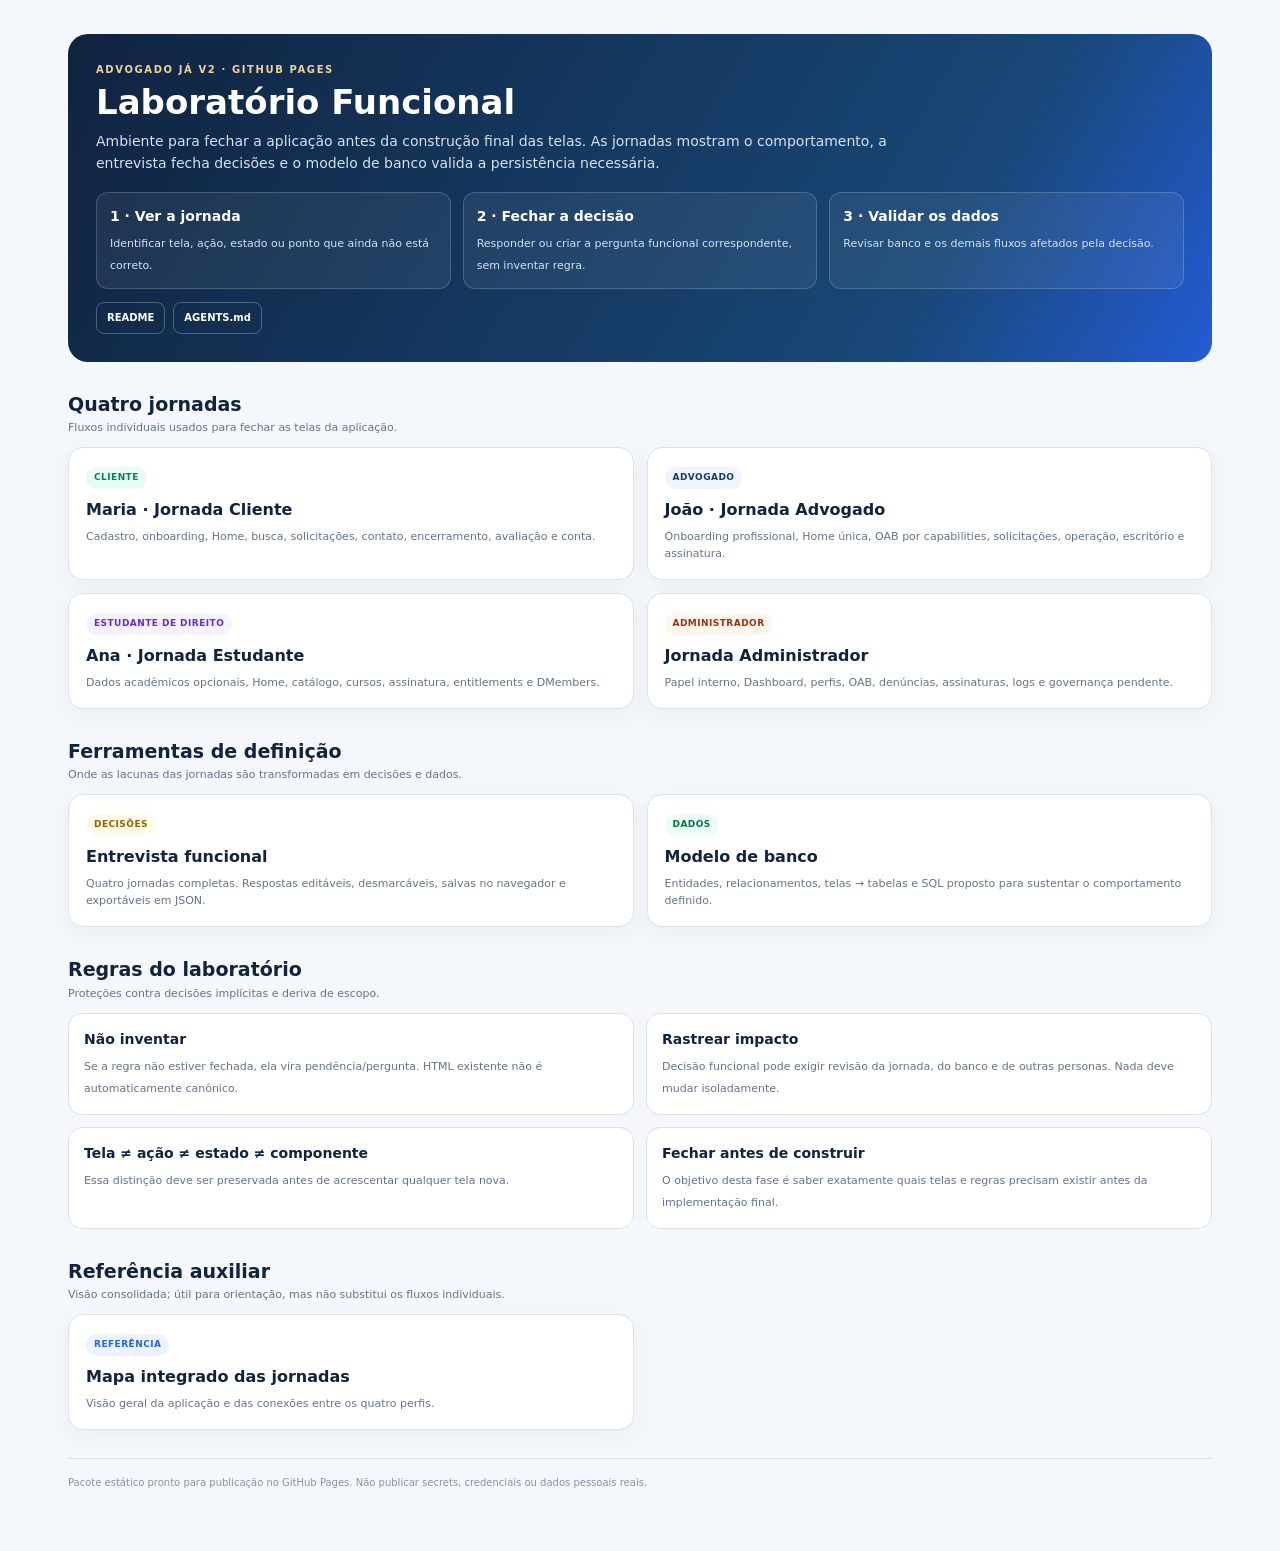
==== index.html @ b03dd79e "intit" ====
<!doctype html>
<html lang="pt-BR">
<head>
<meta charset="utf-8">
<meta name="viewport" content="width=device-width,initial-scale=1">
<title>Advogado Já · Laboratório Funcional</title>
<style>
:root{--navy:#10233f;--blue:#2563eb;--bg:#f4f7fb;--card:#fff;--ink:#18253b;--muted:#64748b;--line:#dbe2ea;--green:#087f5b;--violet:#6d28d9;--orange:#9a3412;--gold:#946200}
*{box-sizing:border-box}body{margin:0;background:var(--bg);color:var(--ink);font:14px/1.55 Inter,system-ui,-apple-system,"Segoe UI",sans-serif}
main{max-width:1180px;margin:auto;padding:34px 18px 60px}
.hero{padding:28px;border-radius:20px;background:linear-gradient(120deg,#10233f,#184777 75%,#235bd4);color:#fff}
.eyebrow{font-size:10px;font-weight:900;letter-spacing:.16em;text-transform:uppercase;color:#eed29a}
h1{margin:6px 0 10px;font-size:34px;line-height:1.1} .hero p{max-width:800px;margin:0;color:#d5e2f4}
.workflow{display:grid;grid-template-columns:repeat(3,1fr);gap:12px;margin-top:18px}.step{padding:13px;border:1px solid #ffffff2e;border-radius:12px;background:#ffffff10}.step b{display:block;margin-bottom:4px}.step span{font-size:11px;color:#d5e2f4}
.section{margin-top:28px}.section-head{display:flex;justify-content:space-between;align-items:end;gap:12px;margin-bottom:11px}.section h2{margin:0;color:var(--navy);font-size:19px}.section-head p{margin:0;color:var(--muted);font-size:11px}
.grid{display:grid;grid-template-columns:repeat(2,minmax(0,1fr));gap:13px}.card{display:block;text-decoration:none;color:inherit;padding:17px;border:1px solid var(--line);border-radius:15px;background:var(--card);box-shadow:0 7px 24px #10233f0b;transition:.15s}.card:hover{transform:translateY(-2px);border-color:#b8c9dd}
.card .tag{display:inline-block;padding:4px 8px;border-radius:99px;font-size:9px;font-weight:900;text-transform:uppercase;letter-spacing:.05em;background:#eef4ff;color:var(--blue)}.card h3{margin:9px 0 5px;color:var(--navy);font-size:16px}.card p{margin:0;color:var(--muted);font-size:11px}.client .tag{background:#e9fbf5;color:var(--green)}.lawyer .tag{background:#eef5ff;color:#173c6b}.student .tag{background:#f5f3ff;color:var(--violet)}.admin .tag{background:#fff7ed;color:var(--orange)}.questions .tag{background:#fffbeb;color:var(--gold)}.data .tag{background:#edfdf5;color:#067647}
.rules{display:grid;grid-template-columns:1fr 1fr;gap:12px}.rule{padding:15px;border:1px solid var(--line);border-radius:14px;background:#fff}.rule b{display:block;color:var(--navy);margin-bottom:5px}.rule span{font-size:11px;color:var(--muted)}
.docs{display:flex;gap:8px;flex-wrap:wrap;margin-top:13px}.docs a{color:#fff;border:1px solid #ffffff42;padding:7px 10px;border-radius:8px;text-decoration:none;font-size:10px;font-weight:800}
footer{margin-top:28px;padding-top:16px;border-top:1px solid var(--line);color:#8792a2;font-size:10px}
@media(max-width:760px){.grid,.rules,.workflow{grid-template-columns:1fr}h1{font-size:27px}.hero{padding:22px}}
</style>
</head>
<body>
<main>
  <header class="hero">
    <div class="eyebrow">Advogado Já V2 · GitHub Pages</div>
    <h1>Laboratório Funcional</h1>
    <p>Ambiente para fechar a aplicação antes da construção final das telas. As jornadas mostram o comportamento, a entrevista fecha decisões e o modelo de banco valida a persistência necessária.</p>
    <div class="workflow">
      <div class="step"><b>1 · Ver a jornada</b><span>Identificar tela, ação, estado ou ponto que ainda não está correto.</span></div>
      <div class="step"><b>2 · Fechar a decisão</b><span>Responder ou criar a pergunta funcional correspondente, sem inventar regra.</span></div>
      <div class="step"><b>3 · Validar os dados</b><span>Revisar banco e os demais fluxos afetados pela decisão.</span></div>
    </div>
    <div class="docs"><a href="README.md">README</a><a href="AGENTS.md">AGENTS.md</a></div>
  </header>

  <section class="section">
    <div class="section-head"><div><h2>Quatro jornadas</h2><p>Fluxos individuais usados para fechar as telas da aplicação.</p></div></div>
    <div class="grid">
      <a class="card client" href="jornadas/cliente_maria.html"><span class="tag">Cliente</span><h3>Maria · Jornada Cliente</h3><p>Cadastro, onboarding, Home, busca, solicitações, contato, encerramento, avaliação e conta.</p></a>
      <a class="card lawyer" href="jornadas/advogado_joao.html"><span class="tag">Advogado</span><h3>João · Jornada Advogado</h3><p>Onboarding profissional, Home única, OAB por capabilities, solicitações, operação, escritório e assinatura.</p></a>
      <a class="card student" href="jornadas/estudante_ana.html"><span class="tag">Estudante de Direito</span><h3>Ana · Jornada Estudante</h3><p>Dados acadêmicos opcionais, Home, catálogo, cursos, assinatura, entitlements e DMembers.</p></a>
      <a class="card admin" href="jornadas/administrador.html"><span class="tag">Administrador</span><h3>Jornada Administrador</h3><p>Papel interno, Dashboard, perfis, OAB, denúncias, assinaturas, logs e governança pendente.</p></a>
    </div>
  </section>

  <section class="section">
    <div class="section-head"><div><h2>Ferramentas de definição</h2><p>Onde as lacunas das jornadas são transformadas em decisões e dados.</p></div></div>
    <div class="grid">
      <a class="card questions" href="definicao/entrevista_funcional_4_jornadas.html"><span class="tag">Decisões</span><h3>Entrevista funcional</h3><p>Quatro jornadas completas. Respostas editáveis, desmarcáveis, salvas no navegador e exportáveis em JSON.</p></a>
      <a class="card data" href="modelos/modelagem_banco_todas_telas.html"><span class="tag">Dados</span><h3>Modelo de banco</h3><p>Entidades, relacionamentos, telas → tabelas e SQL proposto para sustentar o comportamento definido.</p></a>
    </div>
  </section>

  <section class="section">
    <div class="section-head"><div><h2>Regras do laboratório</h2><p>Proteções contra decisões implícitas e deriva de escopo.</p></div></div>
    <div class="rules">
      <div class="rule"><b>Não inventar</b><span>Se a regra não estiver fechada, ela vira pendência/pergunta. HTML existente não é automaticamente canônico.</span></div>
      <div class="rule"><b>Rastrear impacto</b><span>Decisão funcional pode exigir revisão da jornada, do banco e de outras personas. Nada deve mudar isoladamente.</span></div>
      <div class="rule"><b>Tela ≠ ação ≠ estado ≠ componente</b><span>Essa distinção deve ser preservada antes de acrescentar qualquer tela nova.</span></div>
      <div class="rule"><b>Fechar antes de construir</b><span>O objetivo desta fase é saber exatamente quais telas e regras precisam existir antes da implementação final.</span></div>
    </div>
  </section>

  <section class="section">
    <div class="section-head"><div><h2>Referência auxiliar</h2><p>Visão consolidada; útil para orientação, mas não substitui os fluxos individuais.</p></div></div>
    <div class="grid">
      <a class="card" href="referencias/mapa_aplicacao_todas_jornadas.html"><span class="tag">Referência</span><h3>Mapa integrado das jornadas</h3><p>Visão geral da aplicação e das conexões entre os quatro perfis.</p></a>
    </div>
  </section>

  <footer>Pacote estático pronto para publicação no GitHub Pages. Não publicar secrets, credenciais ou dados pessoais reais.</footer>
</main>
</body>
</html>
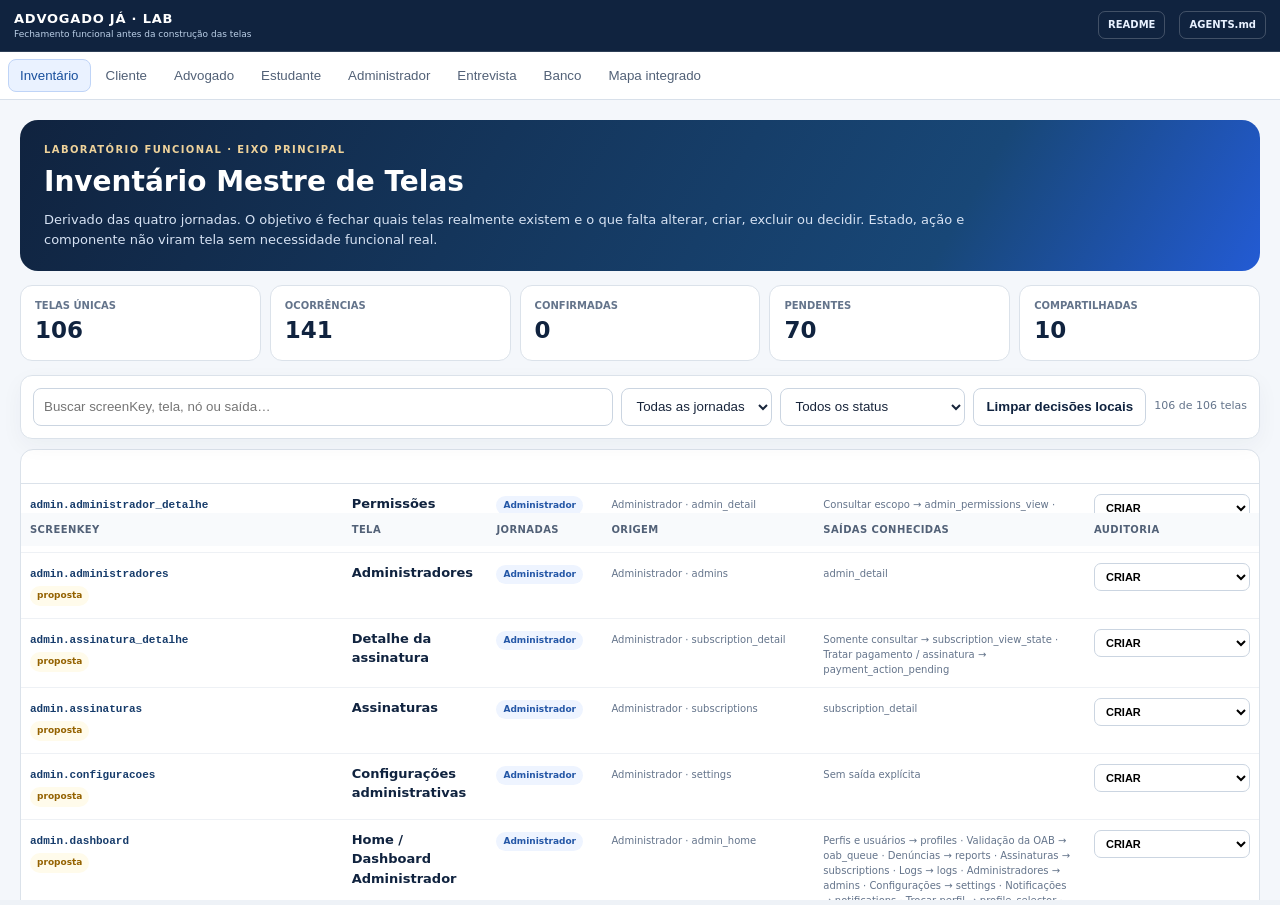
==== commit ba861fc8: "feat: transforma hub em navegação por abas" ====
--- a/index.html
+++ b/index.html
@@ -3,74 +3,75 @@
 <head>
 <meta charset="utf-8">
 <meta name="viewport" content="width=device-width,initial-scale=1">
+<meta name="description" content="Laboratório funcional do Advogado Já: inventário, quatro jornadas, entrevista e banco em abas.">
 <title>Advogado Já · Laboratório Funcional</title>
 <style>
-:root{--navy:#10233f;--blue:#2563eb;--bg:#f4f7fb;--card:#fff;--ink:#18253b;--muted:#64748b;--line:#dbe2ea;--green:#087f5b;--violet:#6d28d9;--orange:#9a3412;--gold:#946200}
-*{box-sizing:border-box}body{margin:0;background:var(--bg);color:var(--ink);font:14px/1.55 Inter,system-ui,-apple-system,"Segoe UI",sans-serif}
-main{max-width:1180px;margin:auto;padding:34px 18px 60px}
-.hero{padding:28px;border-radius:20px;background:linear-gradient(120deg,#10233f,#184777 75%,#235bd4);color:#fff}
-.eyebrow{font-size:10px;font-weight:900;letter-spacing:.16em;text-transform:uppercase;color:#eed29a}
-h1{margin:6px 0 10px;font-size:34px;line-height:1.1} .hero p{max-width:800px;margin:0;color:#d5e2f4}
-.workflow{display:grid;grid-template-columns:repeat(3,1fr);gap:12px;margin-top:18px}.step{padding:13px;border:1px solid #ffffff2e;border-radius:12px;background:#ffffff10}.step b{display:block;margin-bottom:4px}.step span{font-size:11px;color:#d5e2f4}
-.section{margin-top:28px}.section-head{display:flex;justify-content:space-between;align-items:end;gap:12px;margin-bottom:11px}.section h2{margin:0;color:var(--navy);font-size:19px}.section-head p{margin:0;color:var(--muted);font-size:11px}
-.grid{display:grid;grid-template-columns:repeat(2,minmax(0,1fr));gap:13px}.card{display:block;text-decoration:none;color:inherit;padding:17px;border:1px solid var(--line);border-radius:15px;background:var(--card);box-shadow:0 7px 24px #10233f0b;transition:.15s}.card:hover{transform:translateY(-2px);border-color:#b8c9dd}
-.card .tag{display:inline-block;padding:4px 8px;border-radius:99px;font-size:9px;font-weight:900;text-transform:uppercase;letter-spacing:.05em;background:#eef4ff;color:var(--blue)}.card h3{margin:9px 0 5px;color:var(--navy);font-size:16px}.card p{margin:0;color:var(--muted);font-size:11px}.client .tag{background:#e9fbf5;color:var(--green)}.lawyer .tag{background:#eef5ff;color:#173c6b}.student .tag{background:#f5f3ff;color:var(--violet)}.admin .tag{background:#fff7ed;color:var(--orange)}.questions .tag{background:#fffbeb;color:var(--gold)}.data .tag{background:#edfdf5;color:#067647}
-.rules{display:grid;grid-template-columns:1fr 1fr;gap:12px}.rule{padding:15px;border:1px solid var(--line);border-radius:14px;background:#fff}.rule b{display:block;color:var(--navy);margin-bottom:5px}.rule span{font-size:11px;color:var(--muted)}
-.docs{display:flex;gap:8px;flex-wrap:wrap;margin-top:13px}.docs a{color:#fff;border:1px solid #ffffff42;padding:7px 10px;border-radius:8px;text-decoration:none;font-size:10px;font-weight:800}
-footer{margin-top:28px;padding-top:16px;border-top:1px solid var(--line);color:#8792a2;font-size:10px}
-@media(max-width:760px){.grid,.rules,.workflow{grid-template-columns:1fr}h1{font-size:27px}.hero{padding:22px}}
+:root{--navy:#10233f;--blue:#2563eb;--bg:#eef2f7;--surface:#fff;--ink:#18253b;--muted:#64748b;--line:#d8e0ea}
+*{box-sizing:border-box}html,body{height:100%}body{margin:0;background:var(--bg);color:var(--ink);font:13px/1.4 Inter,system-ui,-apple-system,"Segoe UI",sans-serif;overflow:hidden}
+.shell{height:100vh;display:grid;grid-template-rows:auto auto 1fr}
+.topbar{display:flex;align-items:center;gap:14px;padding:10px 14px;background:var(--navy);color:#fff;border-bottom:1px solid #ffffff20}
+.brand{min-width:0}.brand strong{display:block;font-size:13px;letter-spacing:.06em}.brand span{display:block;font-size:9px;color:#bcd0e8}
+.spacer{flex:1}.doclink{color:#e8f1ff;text-decoration:none;border:1px solid #ffffff35;border-radius:7px;padding:6px 9px;font-size:10px;font-weight:800}.doclink:hover{background:#ffffff12}
+.tabs{display:flex;align-items:stretch;gap:3px;padding:7px 8px;background:#fff;border-bottom:1px solid var(--line);overflow-x:auto;scrollbar-width:thin}
+.tab{flex:0 0 auto;border:1px solid transparent;border-radius:8px;background:transparent;color:#526177;padding:8px 11px;font:800 10px/1.2 inherit;cursor:pointer;white-space:nowrap}.tab:hover{background:#f4f7fb}.tab[aria-selected="true"]{background:#eaf2ff;border-color:#bfd4f7;color:#184f9c}
+.stage{position:relative;min-height:0;background:#fff}.panel{position:absolute;inset:0;display:none}.panel.active{display:block}.panel iframe{width:100%;height:100%;border:0;background:#fff}
+.status{display:none}
+@media(max-width:720px){.topbar{padding:8px 10px}.brand span{display:none}.doclink{padding:5px 7px}.tabs{padding:6px}.tab{padding:8px 9px}}
 </style>
 </head>
 <body>
-<main>
-  <header class="hero">
-    <div class="eyebrow">Advogado Já V2 · GitHub Pages</div>
-    <h1>Laboratório Funcional</h1>
-    <p>Ambiente para fechar a aplicação antes da construção final das telas. As jornadas mostram o comportamento, a entrevista fecha decisões e o modelo de banco valida a persistência necessária.</p>
-    <div class="workflow">
-      <div class="step"><b>1 · Ver a jornada</b><span>Identificar tela, ação, estado ou ponto que ainda não está correto.</span></div>
-      <div class="step"><b>2 · Fechar a decisão</b><span>Responder ou criar a pergunta funcional correspondente, sem inventar regra.</span></div>
-      <div class="step"><b>3 · Validar os dados</b><span>Revisar banco e os demais fluxos afetados pela decisão.</span></div>
-    </div>
-    <div class="docs"><a href="README.md">README</a><a href="AGENTS.md">AGENTS.md</a></div>
-  </header>
+<div class="shell">
+<header class="topbar">
+  <div class="brand"><strong>ADVOGADO JÁ · LAB</strong><span>Fechamento funcional antes da construção das telas</span></div>
+  <div class="spacer"></div>
+  <a class="doclink" href="README.md" target="_blank" rel="noopener">README</a>
+  <a class="doclink" href="AGENTS.md" target="_blank" rel="noopener">AGENTS.md</a>
+</header>
 
-  <section class="section">
-    <div class="section-head"><div><h2>Quatro jornadas</h2><p>Fluxos individuais usados para fechar as telas da aplicação.</p></div></div>
-    <div class="grid">
-      <a class="card client" href="jornadas/cliente_maria.html"><span class="tag">Cliente</span><h3>Maria · Jornada Cliente</h3><p>Cadastro, onboarding, Home, busca, solicitações, contato, encerramento, avaliação e conta.</p></a>
-      <a class="card lawyer" href="jornadas/advogado_joao.html"><span class="tag">Advogado</span><h3>João · Jornada Advogado</h3><p>Onboarding profissional, Home única, OAB por capabilities, solicitações, operação, escritório e assinatura.</p></a>
-      <a class="card student" href="jornadas/estudante_ana.html"><span class="tag">Estudante de Direito</span><h3>Ana · Jornada Estudante</h3><p>Dados acadêmicos opcionais, Home, catálogo, cursos, assinatura, entitlements e DMembers.</p></a>
-      <a class="card admin" href="jornadas/administrador.html"><span class="tag">Administrador</span><h3>Jornada Administrador</h3><p>Papel interno, Dashboard, perfis, OAB, denúncias, assinaturas, logs e governança pendente.</p></a>
-    </div>
-  </section>
+<nav class="tabs" role="tablist" aria-label="Artefatos do laboratório">
+  <button class="tab" role="tab" aria-selected="true" data-tab="inventario">Inventário</button>
+  <button class="tab" role="tab" aria-selected="false" data-tab="cliente">Cliente</button>
+  <button class="tab" role="tab" aria-selected="false" data-tab="advogado">Advogado</button>
+  <button class="tab" role="tab" aria-selected="false" data-tab="estudante">Estudante</button>
+  <button class="tab" role="tab" aria-selected="false" data-tab="admin">Administrador</button>
+  <button class="tab" role="tab" aria-selected="false" data-tab="entrevista">Entrevista</button>
+  <button class="tab" role="tab" aria-selected="false" data-tab="banco">Banco</button>
+  <button class="tab" role="tab" aria-selected="false" data-tab="mapa">Mapa integrado</button>
+</nav>
 
-  <section class="section">
-    <div class="section-head"><div><h2>Ferramentas de definição</h2><p>Onde as lacunas das jornadas são transformadas em decisões e dados.</p></div></div>
-    <div class="grid">
-      <a class="card questions" href="definicao/entrevista_funcional_4_jornadas.html"><span class="tag">Decisões</span><h3>Entrevista funcional</h3><p>Quatro jornadas completas. Respostas editáveis, desmarcáveis, salvas no navegador e exportáveis em JSON.</p></a>
-      <a class="card data" href="modelos/modelagem_banco_todas_telas.html"><span class="tag">Dados</span><h3>Modelo de banco</h3><p>Entidades, relacionamentos, telas → tabelas e SQL proposto para sustentar o comportamento definido.</p></a>
-    </div>
-  </section>
-
-  <section class="section">
-    <div class="section-head"><div><h2>Regras do laboratório</h2><p>Proteções contra decisões implícitas e deriva de escopo.</p></div></div>
-    <div class="rules">
-      <div class="rule"><b>Não inventar</b><span>Se a regra não estiver fechada, ela vira pendência/pergunta. HTML existente não é automaticamente canônico.</span></div>
-      <div class="rule"><b>Rastrear impacto</b><span>Decisão funcional pode exigir revisão da jornada, do banco e de outras personas. Nada deve mudar isoladamente.</span></div>
-      <div class="rule"><b>Tela ≠ ação ≠ estado ≠ componente</b><span>Essa distinção deve ser preservada antes de acrescentar qualquer tela nova.</span></div>
-      <div class="rule"><b>Fechar antes de construir</b><span>O objetivo desta fase é saber exatamente quais telas e regras precisam existir antes da implementação final.</span></div>
-    </div>
-  </section>
-
-  <section class="section">
-    <div class="section-head"><div><h2>Referência auxiliar</h2><p>Visão consolidada; útil para orientação, mas não substitui os fluxos individuais.</p></div></div>
-    <div class="grid">
-      <a class="card" href="referencias/mapa_aplicacao_todas_jornadas.html"><span class="tag">Referência</span><h3>Mapa integrado das jornadas</h3><p>Visão geral da aplicação e das conexões entre os quatro perfis.</p></a>
-    </div>
-  </section>
-
-  <footer>Pacote estático pronto para publicação no GitHub Pages. Não publicar secrets, credenciais ou dados pessoais reais.</footer>
+<main class="stage">
+  <section class="panel active" data-panel="inventario"><iframe title="Inventário Mestre de Telas" src="inventario.html"></iframe></section>
+  <section class="panel" data-panel="cliente"><iframe title="Jornada Cliente" src="jornadas/cliente_maria.html" loading="lazy"></iframe></section>
+  <section class="panel" data-panel="advogado"><iframe title="Jornada Advogado" src="jornadas/advogado_joao.html" loading="lazy"></iframe></section>
+  <section class="panel" data-panel="estudante"><iframe title="Jornada Estudante de Direito" src="jornadas/estudante_ana.html" loading="lazy"></iframe></section>
+  <section class="panel" data-panel="admin"><iframe title="Jornada Administrador" src="jornadas/administrador.html" loading="lazy"></iframe></section>
+  <section class="panel" data-panel="entrevista"><iframe title="Entrevista funcional" src="definicao/entrevista_funcional_4_jornadas.html" loading="lazy"></iframe></section>
+  <section class="panel" data-panel="banco"><iframe title="Modelo de banco" src="modelos/modelagem_banco_todas_telas.html" loading="lazy"></iframe></section>
+  <section class="panel" data-panel="mapa"><iframe title="Mapa integrado" src="referencias/mapa_aplicacao_todas_jornadas.html" loading="lazy"></iframe></section>
 </main>
+</div>
+<script>
+const tabs=[...document.querySelectorAll(".tab")];
+const panels=[...document.querySelectorAll(".panel")];
+function activate(id,push=true){
+  const tab=tabs.find(t=>t.dataset.tab===id)||tabs[0];
+  const target=tab.dataset.tab;
+  tabs.forEach(t=>t.setAttribute("aria-selected",String(t===tab)));
+  panels.forEach(p=>p.classList.toggle("active",p.dataset.panel===target));
+  if(push) history.replaceState(null,"","#"+target);
+  tab.scrollIntoView({block:"nearest",inline:"nearest"});
+}
+tabs.forEach((t,i)=>{
+  t.addEventListener("click",()=>activate(t.dataset.tab));
+  t.addEventListener("keydown",ev=>{
+    if(ev.key!=="ArrowLeft"&&ev.key!=="ArrowRight")return;
+    ev.preventDefault();
+    const next=(i+(ev.key==="ArrowRight"?1:-1)+tabs.length)%tabs.length;
+    tabs[next].focus(); activate(tabs[next].dataset.tab);
+  });
+});
+activate(location.hash.slice(1)||"inventario",false);
+window.addEventListener("hashchange",()=>activate(location.hash.slice(1)||"inventario",false));
+</script>
 </body>
 </html>
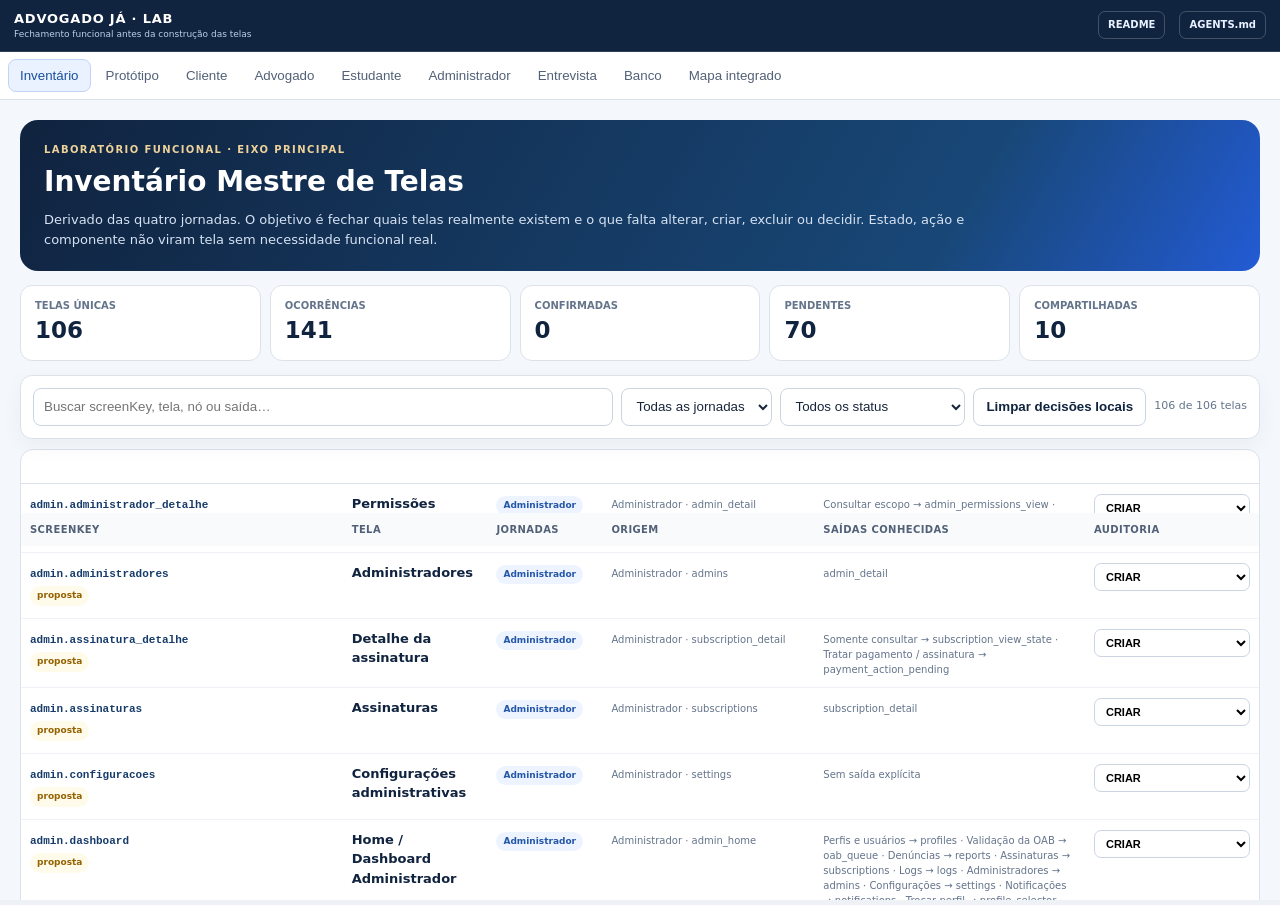
==== commit d0409db9: "atualização" ====
--- a/index.html
+++ b/index.html
@@ -30,6 +30,7 @@
 
 <nav class="tabs" role="tablist" aria-label="Artefatos do laboratório">
   <button class="tab" role="tab" aria-selected="true" data-tab="inventario">Inventário</button>
+  <button class="tab" role="tab" aria-selected="false" data-tab="prototipo">Protótipo</button>
   <button class="tab" role="tab" aria-selected="false" data-tab="cliente">Cliente</button>
   <button class="tab" role="tab" aria-selected="false" data-tab="advogado">Advogado</button>
   <button class="tab" role="tab" aria-selected="false" data-tab="estudante">Estudante</button>
@@ -41,6 +42,7 @@
 
 <main class="stage">
   <section class="panel active" data-panel="inventario"><iframe title="Inventário Mestre de Telas" src="inventario.html"></iframe></section>
+  <section class="panel" data-panel="prototipo"><iframe title="Protótipo navegável das quatro jornadas" src="prototipo/index.html?v=2" loading="lazy"></iframe></section>
   <section class="panel" data-panel="cliente"><iframe title="Jornada Cliente" src="jornadas/cliente_maria.html" loading="lazy"></iframe></section>
   <section class="panel" data-panel="advogado"><iframe title="Jornada Advogado" src="jornadas/advogado_joao.html" loading="lazy"></iframe></section>
   <section class="panel" data-panel="estudante"><iframe title="Jornada Estudante de Direito" src="jornadas/estudante_ana.html" loading="lazy"></iframe></section>
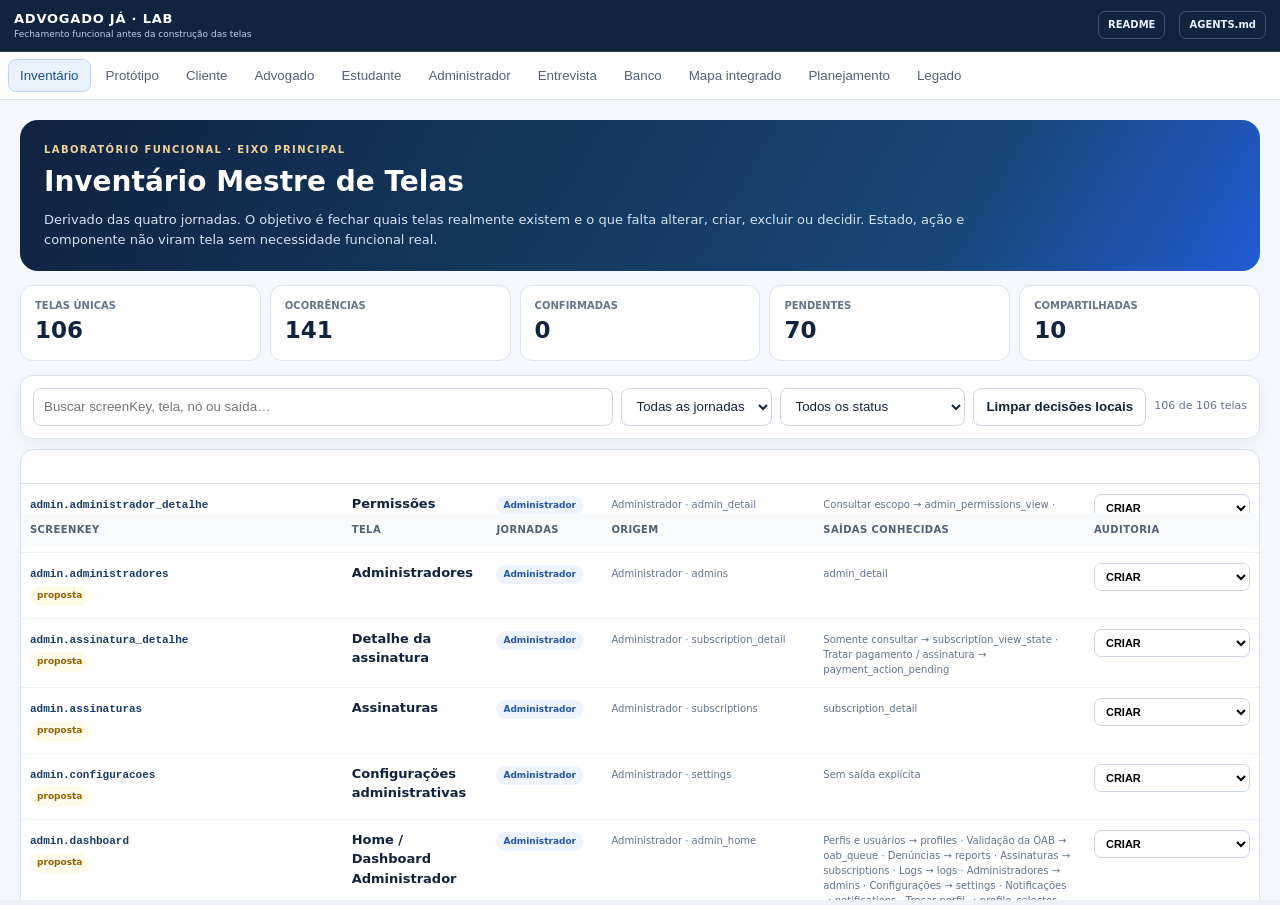
==== commit d44087a9: "atualização 5" ====
--- a/index.html
+++ b/index.html
@@ -1,79 +1,339 @@
 <!doctype html>
 <html lang="pt-BR">
-<head>
-<meta charset="utf-8">
-<meta name="viewport" content="width=device-width,initial-scale=1">
-<meta name="description" content="Laboratório funcional do Advogado Já: inventário, quatro jornadas, entrevista e banco em abas.">
-<title>Advogado Já · Laboratório Funcional</title>
-<style>
-:root{--navy:#10233f;--blue:#2563eb;--bg:#eef2f7;--surface:#fff;--ink:#18253b;--muted:#64748b;--line:#d8e0ea}
-*{box-sizing:border-box}html,body{height:100%}body{margin:0;background:var(--bg);color:var(--ink);font:13px/1.4 Inter,system-ui,-apple-system,"Segoe UI",sans-serif;overflow:hidden}
-.shell{height:100vh;display:grid;grid-template-rows:auto auto 1fr}
-.topbar{display:flex;align-items:center;gap:14px;padding:10px 14px;background:var(--navy);color:#fff;border-bottom:1px solid #ffffff20}
-.brand{min-width:0}.brand strong{display:block;font-size:13px;letter-spacing:.06em}.brand span{display:block;font-size:9px;color:#bcd0e8}
-.spacer{flex:1}.doclink{color:#e8f1ff;text-decoration:none;border:1px solid #ffffff35;border-radius:7px;padding:6px 9px;font-size:10px;font-weight:800}.doclink:hover{background:#ffffff12}
-.tabs{display:flex;align-items:stretch;gap:3px;padding:7px 8px;background:#fff;border-bottom:1px solid var(--line);overflow-x:auto;scrollbar-width:thin}
-.tab{flex:0 0 auto;border:1px solid transparent;border-radius:8px;background:transparent;color:#526177;padding:8px 11px;font:800 10px/1.2 inherit;cursor:pointer;white-space:nowrap}.tab:hover{background:#f4f7fb}.tab[aria-selected="true"]{background:#eaf2ff;border-color:#bfd4f7;color:#184f9c}
-.stage{position:relative;min-height:0;background:#fff}.panel{position:absolute;inset:0;display:none}.panel.active{display:block}.panel iframe{width:100%;height:100%;border:0;background:#fff}
-.status{display:none}
-@media(max-width:720px){.topbar{padding:8px 10px}.brand span{display:none}.doclink{padding:5px 7px}.tabs{padding:6px}.tab{padding:8px 9px}}
-</style>
-</head>
-<body>
-<div class="shell">
-<header class="topbar">
-  <div class="brand"><strong>ADVOGADO JÁ · LAB</strong><span>Fechamento funcional antes da construção das telas</span></div>
-  <div class="spacer"></div>
-  <a class="doclink" href="README.md" target="_blank" rel="noopener">README</a>
-  <a class="doclink" href="AGENTS.md" target="_blank" rel="noopener">AGENTS.md</a>
-</header>
+  <head>
+    <meta charset="utf-8" />
+    <meta name="viewport" content="width=device-width,initial-scale=1" />
+    <meta
+      name="description"
+      content="Laboratório funcional do Advogado Já: inventário, quatro jornadas, entrevista e banco em abas."
+    />
+    <title>Advogado Já · Laboratório Funcional</title>
+    <style>
+      :root {
+        --navy: #10233f;
+        --blue: #2563eb;
+        --bg: #eef2f7;
+        --surface: #fff;
+        --ink: #18253b;
+        --muted: #64748b;
+        --line: #d8e0ea;
+      }
+      * {
+        box-sizing: border-box;
+      }
+      html,
+      body {
+        height: 100%;
+      }
+      body {
+        margin: 0;
+        background: var(--bg);
+        color: var(--ink);
+        font:
+          13px/1.4 Inter,
+          system-ui,
+          -apple-system,
+          "Segoe UI",
+          sans-serif;
+        overflow: hidden;
+      }
+      .shell {
+        height: 100vh;
+        display: grid;
+        grid-template-rows: auto auto 1fr;
+      }
+      .topbar {
+        display: flex;
+        align-items: center;
+        gap: 14px;
+        padding: 10px 14px;
+        background: var(--navy);
+        color: #fff;
+        border-bottom: 1px solid #ffffff20;
+      }
+      .brand {
+        min-width: 0;
+      }
+      .brand strong {
+        display: block;
+        font-size: 13px;
+        letter-spacing: 0.06em;
+      }
+      .brand span {
+        display: block;
+        font-size: 9px;
+        color: #bcd0e8;
+      }
+      .spacer {
+        flex: 1;
+      }
+      .doclink {
+        color: #e8f1ff;
+        text-decoration: none;
+        border: 1px solid #ffffff35;
+        border-radius: 7px;
+        padding: 6px 9px;
+        font-size: 10px;
+        font-weight: 800;
+      }
+      .doclink:hover {
+        background: #ffffff12;
+      }
+      .tabs {
+        display: flex;
+        align-items: stretch;
+        gap: 3px;
+        padding: 7px 8px;
+        background: #fff;
+        border-bottom: 1px solid var(--line);
+        overflow-x: auto;
+        scrollbar-width: thin;
+      }
+      .tab {
+        flex: 0 0 auto;
+        border: 1px solid transparent;
+        border-radius: 8px;
+        background: transparent;
+        color: #526177;
+        padding: 8px 11px;
+        font: 800 10px/1.2 inherit;
+        cursor: pointer;
+        white-space: nowrap;
+      }
+      .tab:hover {
+        background: #f4f7fb;
+      }
+      .tab[aria-selected="true"] {
+        background: #eaf2ff;
+        border-color: #bfd4f7;
+        color: #184f9c;
+      }
+      .stage {
+        position: relative;
+        min-height: 0;
+        background: #fff;
+      }
+      .panel {
+        position: absolute;
+        inset: 0;
+        display: none;
+      }
+      .panel.active {
+        display: block;
+      }
+      .panel iframe {
+        width: 100%;
+        height: 100%;
+        border: 0;
+        background: #fff;
+      }
+      .status {
+        display: none;
+      }
+      @media (max-width: 720px) {
+        .topbar {
+          padding: 8px 10px;
+        }
+        .brand span {
+          display: none;
+        }
+        .doclink {
+          padding: 5px 7px;
+        }
+        .tabs {
+          padding: 6px;
+        }
+        .tab {
+          padding: 8px 9px;
+        }
+      }
+    </style>
+  </head>
+  <body>
+    <div class="shell">
+      <header class="topbar">
+        <div class="brand">
+          <strong>ADVOGADO JÁ · LAB</strong
+          ><span>Fechamento funcional antes da construção das telas</span>
+        </div>
+        <div class="spacer"></div>
+        <a class="doclink" href="README.md" target="_blank" rel="noopener"
+          >README</a
+        >
+        <a class="doclink" href="AGENTS.md" target="_blank" rel="noopener"
+          >AGENTS.md</a
+        >
+      </header>
 
-<nav class="tabs" role="tablist" aria-label="Artefatos do laboratório">
-  <button class="tab" role="tab" aria-selected="true" data-tab="inventario">Inventário</button>
-  <button class="tab" role="tab" aria-selected="false" data-tab="prototipo">Protótipo</button>
-  <button class="tab" role="tab" aria-selected="false" data-tab="cliente">Cliente</button>
-  <button class="tab" role="tab" aria-selected="false" data-tab="advogado">Advogado</button>
-  <button class="tab" role="tab" aria-selected="false" data-tab="estudante">Estudante</button>
-  <button class="tab" role="tab" aria-selected="false" data-tab="admin">Administrador</button>
-  <button class="tab" role="tab" aria-selected="false" data-tab="entrevista">Entrevista</button>
-  <button class="tab" role="tab" aria-selected="false" data-tab="banco">Banco</button>
-  <button class="tab" role="tab" aria-selected="false" data-tab="mapa">Mapa integrado</button>
-</nav>
+      <nav class="tabs" role="tablist" aria-label="Artefatos do laboratório">
+        <button
+          class="tab"
+          role="tab"
+          aria-selected="true"
+          data-tab="inventario"
+        >
+          Inventário
+        </button>
+        <button
+          class="tab"
+          role="tab"
+          aria-selected="false"
+          data-tab="prototipo"
+        >
+          Protótipo
+        </button>
+        <button class="tab" role="tab" aria-selected="false" data-tab="cliente">
+          Cliente
+        </button>
+        <button
+          class="tab"
+          role="tab"
+          aria-selected="false"
+          data-tab="advogado"
+        >
+          Advogado
+        </button>
+        <button
+          class="tab"
+          role="tab"
+          aria-selected="false"
+          data-tab="estudante"
+        >
+          Estudante
+        </button>
+        <button class="tab" role="tab" aria-selected="false" data-tab="admin">
+          Administrador
+        </button>
+        <button
+          class="tab"
+          role="tab"
+          aria-selected="false"
+          data-tab="entrevista"
+        >
+          Entrevista
+        </button>
+        <button class="tab" role="tab" aria-selected="false" data-tab="banco">
+          Banco
+        </button>
+        <button class="tab" role="tab" aria-selected="false" data-tab="mapa">
+          Mapa integrado
+        </button>
+        <button class="tab" role="tab" aria-selected="false" data-tab="planejamento">
+          Planejamento
+        </button>
+        <button class="tab" role="tab" aria-selected="false" data-tab="legado">
+          Legado
+        </button>
+      </nav>
 
-<main class="stage">
-  <section class="panel active" data-panel="inventario"><iframe title="Inventário Mestre de Telas" src="inventario.html"></iframe></section>
-  <section class="panel" data-panel="prototipo"><iframe title="Protótipo navegável das quatro jornadas" src="prototipo/index.html?v=2" loading="lazy"></iframe></section>
-  <section class="panel" data-panel="cliente"><iframe title="Jornada Cliente" src="jornadas/cliente_maria.html" loading="lazy"></iframe></section>
-  <section class="panel" data-panel="advogado"><iframe title="Jornada Advogado" src="jornadas/advogado_joao.html" loading="lazy"></iframe></section>
-  <section class="panel" data-panel="estudante"><iframe title="Jornada Estudante de Direito" src="jornadas/estudante_ana.html" loading="lazy"></iframe></section>
-  <section class="panel" data-panel="admin"><iframe title="Jornada Administrador" src="jornadas/administrador.html" loading="lazy"></iframe></section>
-  <section class="panel" data-panel="entrevista"><iframe title="Entrevista funcional" src="definicao/entrevista_funcional_4_jornadas.html" loading="lazy"></iframe></section>
-  <section class="panel" data-panel="banco"><iframe title="Modelo de banco" src="modelos/modelagem_banco_todas_telas.html" loading="lazy"></iframe></section>
-  <section class="panel" data-panel="mapa"><iframe title="Mapa integrado" src="referencias/mapa_aplicacao_todas_jornadas.html" loading="lazy"></iframe></section>
-</main>
-</div>
-<script>
-const tabs=[...document.querySelectorAll(".tab")];
-const panels=[...document.querySelectorAll(".panel")];
-function activate(id,push=true){
-  const tab=tabs.find(t=>t.dataset.tab===id)||tabs[0];
-  const target=tab.dataset.tab;
-  tabs.forEach(t=>t.setAttribute("aria-selected",String(t===tab)));
-  panels.forEach(p=>p.classList.toggle("active",p.dataset.panel===target));
-  if(push) history.replaceState(null,"","#"+target);
-  tab.scrollIntoView({block:"nearest",inline:"nearest"});
-}
-tabs.forEach((t,i)=>{
-  t.addEventListener("click",()=>activate(t.dataset.tab));
-  t.addEventListener("keydown",ev=>{
-    if(ev.key!=="ArrowLeft"&&ev.key!=="ArrowRight")return;
-    ev.preventDefault();
-    const next=(i+(ev.key==="ArrowRight"?1:-1)+tabs.length)%tabs.length;
-    tabs[next].focus(); activate(tabs[next].dataset.tab);
-  });
-});
-activate(location.hash.slice(1)||"inventario",false);
-window.addEventListener("hashchange",()=>activate(location.hash.slice(1)||"inventario",false));
-</script>
-</body>
+      <main class="stage">
+        <section class="panel active" data-panel="inventario">
+          <iframe
+            title="Inventário Mestre de Telas"
+            src="inventario.html"
+          ></iframe>
+        </section>
+        <section class="panel" data-panel="prototipo">
+          <iframe
+            title="Protótipo navegável das quatro jornadas"
+            src="prototipo/index.html?v=2"
+            loading="lazy"
+          ></iframe>
+        </section>
+        <section class="panel" data-panel="cliente">
+          <iframe
+            title="Jornada Cliente"
+            src="jornadas/cliente_maria.html"
+            loading="lazy"
+          ></iframe>
+        </section>
+        <section class="panel" data-panel="advogado">
+          <iframe
+            title="Jornada Advogado"
+            src="jornadas/advogado_joao.html"
+            loading="lazy"
+          ></iframe>
+        </section>
+        <section class="panel" data-panel="estudante">
+          <iframe
+            title="Jornada Estudante de Direito"
+            src="jornadas/estudante_ana.html"
+            loading="lazy"
+          ></iframe>
+        </section>
+        <section class="panel" data-panel="admin">
+          <iframe
+            title="Jornada Administrador"
+            src="jornadas/administrador.html"
+            loading="lazy"
+          ></iframe>
+        </section>
+        <section class="panel" data-panel="entrevista">
+          <iframe
+            title="Entrevista funcional"
+            src="definicao/entrevista_funcional_4_jornadas.html"
+            loading="lazy"
+          ></iframe>
+        </section>
+        <section class="panel" data-panel="banco">
+          <iframe
+            title="Modelo de banco"
+            src="modelos/modelagem_banco_todas_telas.html"
+            loading="lazy"
+          ></iframe>
+        </section>
+        <section class="panel" data-panel="mapa">
+          <iframe
+            title="Mapa integrado"
+            src="referencias/mapa_aplicacao_todas_jornadas.html"
+            loading="lazy"
+          ></iframe>
+        </section>
+        <section class="panel" data-panel="planejamento">
+          <iframe
+            title="Planejamento e memória de decisões"
+            src="planejamento/index.html"
+            loading="lazy"
+          ></iframe>
+        </section>
+        <section class="panel" data-panel="legado">
+          <iframe
+            title="Laboratório legado"
+            src="legado/index.html"
+            loading="lazy"
+          ></iframe>
+        </section>
+      </main>
+    </div>
+    <script>
+      const tabs = [...document.querySelectorAll(".tab")];
+      const panels = [...document.querySelectorAll(".panel")];
+      function activate(id, push = true) {
+        const tab = tabs.find((t) => t.dataset.tab === id) || tabs[0];
+        const target = tab.dataset.tab;
+        tabs.forEach((t) => t.setAttribute("aria-selected", String(t === tab)));
+        panels.forEach((p) =>
+          p.classList.toggle("active", p.dataset.panel === target),
+        );
+        if (push) history.replaceState(null, "", "#" + target);
+        tab.scrollIntoView({ block: "nearest", inline: "nearest" });
+      }
+      tabs.forEach((t, i) => {
+        t.addEventListener("click", () => activate(t.dataset.tab));
+        t.addEventListener("keydown", (ev) => {
+          if (ev.key !== "ArrowLeft" && ev.key !== "ArrowRight") return;
+          ev.preventDefault();
+          const next =
+            (i + (ev.key === "ArrowRight" ? 1 : -1) + tabs.length) %
+            tabs.length;
+          tabs[next].focus();
+          activate(tabs[next].dataset.tab);
+        });
+      });
+      activate(location.hash.slice(1) || "inventario", false);
+      window.addEventListener("hashchange", () =>
+        activate(location.hash.slice(1) || "inventario", false),
+      );
+    </script>
+  </body>
 </html>
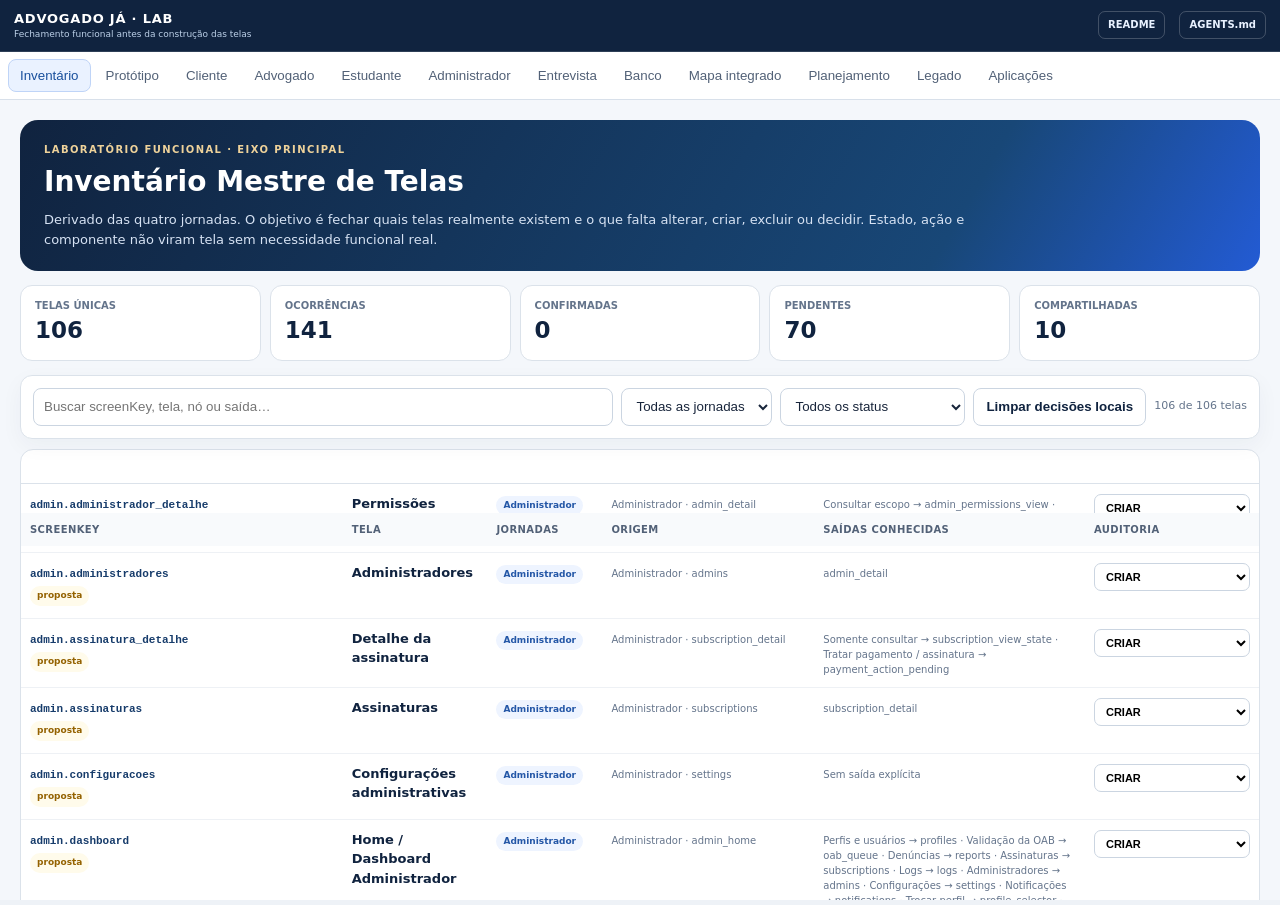
==== commit 92411eeb: "atualização 6" ====
--- a/index.html
+++ b/index.html
@@ -218,11 +218,24 @@
         <button class="tab" role="tab" aria-selected="false" data-tab="mapa">
           Mapa integrado
         </button>
-        <button class="tab" role="tab" aria-selected="false" data-tab="planejamento">
+        <button
+          class="tab"
+          role="tab"
+          aria-selected="false"
+          data-tab="planejamento"
+        >
           Planejamento
         </button>
         <button class="tab" role="tab" aria-selected="false" data-tab="legado">
           Legado
+        </button>
+        <button
+          class="tab"
+          role="tab"
+          aria-selected="false"
+          data-tab="aplicacao"
+        >
+          Aplicações
         </button>
       </nav>
 
@@ -271,7 +284,7 @@
         <section class="panel" data-panel="entrevista">
           <iframe
             title="Entrevista funcional"
-            src="definicao/entrevista_funcional_4_jornadas.html"
+            src="definicao/index.html"
             loading="lazy"
           ></iframe>
         </section>
@@ -300,6 +313,13 @@
           <iframe
             title="Laboratório legado"
             src="legado/index.html"
+            loading="lazy"
+          ></iframe>
+        </section>
+        <section class="panel" data-panel="aplicacao">
+          <iframe
+            title="Aplicações"
+            src="aplicacao/index.html"
             loading="lazy"
           ></iframe>
         </section>
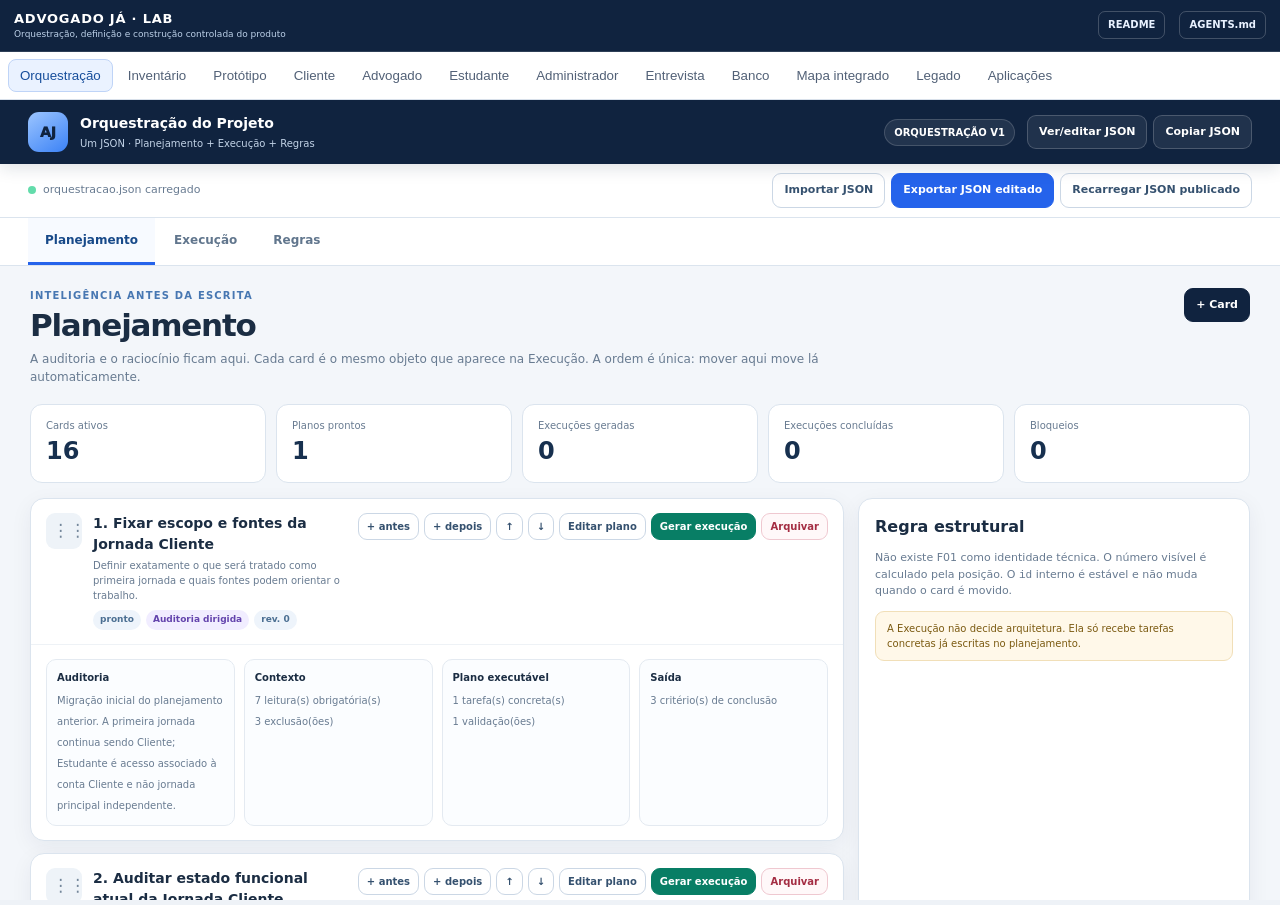
==== commit 6557fab5: "atualizacao" ====
--- a/index.html
+++ b/index.html
@@ -154,7 +154,7 @@
       <header class="topbar">
         <div class="brand">
           <strong>ADVOGADO JÁ · LAB</strong
-          ><span>Fechamento funcional antes da construção das telas</span>
+          ><span>Orquestração, definição e construção controlada do produto</span>
         </div>
         <div class="spacer"></div>
         <a class="doclink" href="README.md" target="_blank" rel="noopener"
@@ -166,10 +166,13 @@
       </header>
 
       <nav class="tabs" role="tablist" aria-label="Artefatos do laboratório">
-        <button
-          class="tab"
-          role="tab"
-          aria-selected="true"
+        <button class="tab" role="tab" aria-selected="true" data-tab="orquestracao">
+          Orquestração
+        </button>
+        <button
+          class="tab"
+          role="tab"
+          aria-selected="false"
           data-tab="inventario"
         >
           Inventário
@@ -218,29 +221,17 @@
         <button class="tab" role="tab" aria-selected="false" data-tab="mapa">
           Mapa integrado
         </button>
-        <button
-          class="tab"
-          role="tab"
-          aria-selected="false"
-          data-tab="planejamento"
-        >
-          Planejamento
-        </button>
         <button class="tab" role="tab" aria-selected="false" data-tab="legado">
           Legado
         </button>
-        <button
-          class="tab"
-          role="tab"
-          aria-selected="false"
-          data-tab="aplicacao"
-        >
-          Aplicações
-        </button>
+              <button class="tab" role="tab" aria-selected="false" data-tab="aplicacoes">Aplicações</button>
       </nav>
 
       <main class="stage">
-        <section class="panel active" data-panel="inventario">
+        <section class="panel active" data-panel="orquestracao">
+          <iframe title="Orquestração do projeto" src="orquestracao/index.html" loading="eager"></iframe>
+        </section>
+        <section class="panel" data-panel="inventario">
           <iframe
             title="Inventário Mestre de Telas"
             src="inventario.html"
@@ -284,7 +275,7 @@
         <section class="panel" data-panel="entrevista">
           <iframe
             title="Entrevista funcional"
-            src="definicao/index.html"
+            src="definicao/entrevista_funcional_4_jornadas.html"
             loading="lazy"
           ></iframe>
         </section>
@@ -302,13 +293,6 @@
             loading="lazy"
           ></iframe>
         </section>
-        <section class="panel" data-panel="planejamento">
-          <iframe
-            title="Planejamento e memória de decisões"
-            src="planejamento/index.html"
-            loading="lazy"
-          ></iframe>
-        </section>
         <section class="panel" data-panel="legado">
           <iframe
             title="Laboratório legado"
@@ -316,13 +300,7 @@
             loading="lazy"
           ></iframe>
         </section>
-        <section class="panel" data-panel="aplicacao">
-          <iframe
-            title="Aplicações"
-            src="aplicacao/index.html"
-            loading="lazy"
-          ></iframe>
-        </section>
+        <section class="panel" data-panel="aplicacoes"><iframe title="Aplicações" src="aplicacoes/index.html" loading="lazy"></iframe></section>
       </main>
     </div>
     <script>
@@ -350,9 +328,9 @@
           activate(tabs[next].dataset.tab);
         });
       });
-      activate(location.hash.slice(1) || "inventario", false);
+      activate(location.hash.slice(1) || "orquestracao", false);
       window.addEventListener("hashchange", () =>
-        activate(location.hash.slice(1) || "inventario", false),
+        activate(location.hash.slice(1) || "orquestracao", false),
       );
     </script>
   </body>
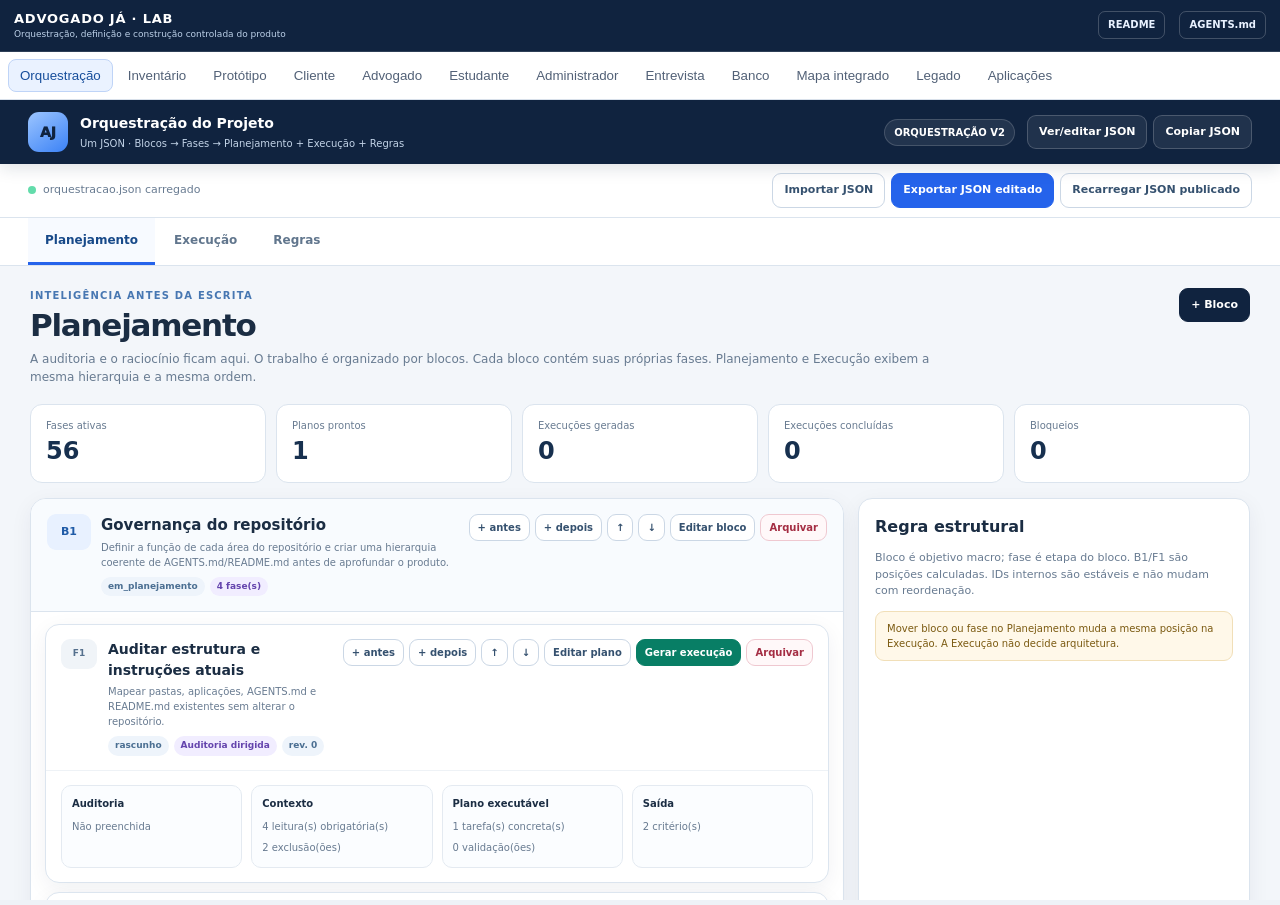
==== commit 87674de2: "fix(hub): aponta aba entrevista para nova interface" ====
--- a/index.html
+++ b/index.html
@@ -275,7 +275,7 @@
         <section class="panel" data-panel="entrevista">
           <iframe
             title="Entrevista funcional"
-            src="definicao/entrevista_funcional_4_jornadas.html"
+            src="definicao/index.html"
             loading="lazy"
           ></iframe>
         </section>
